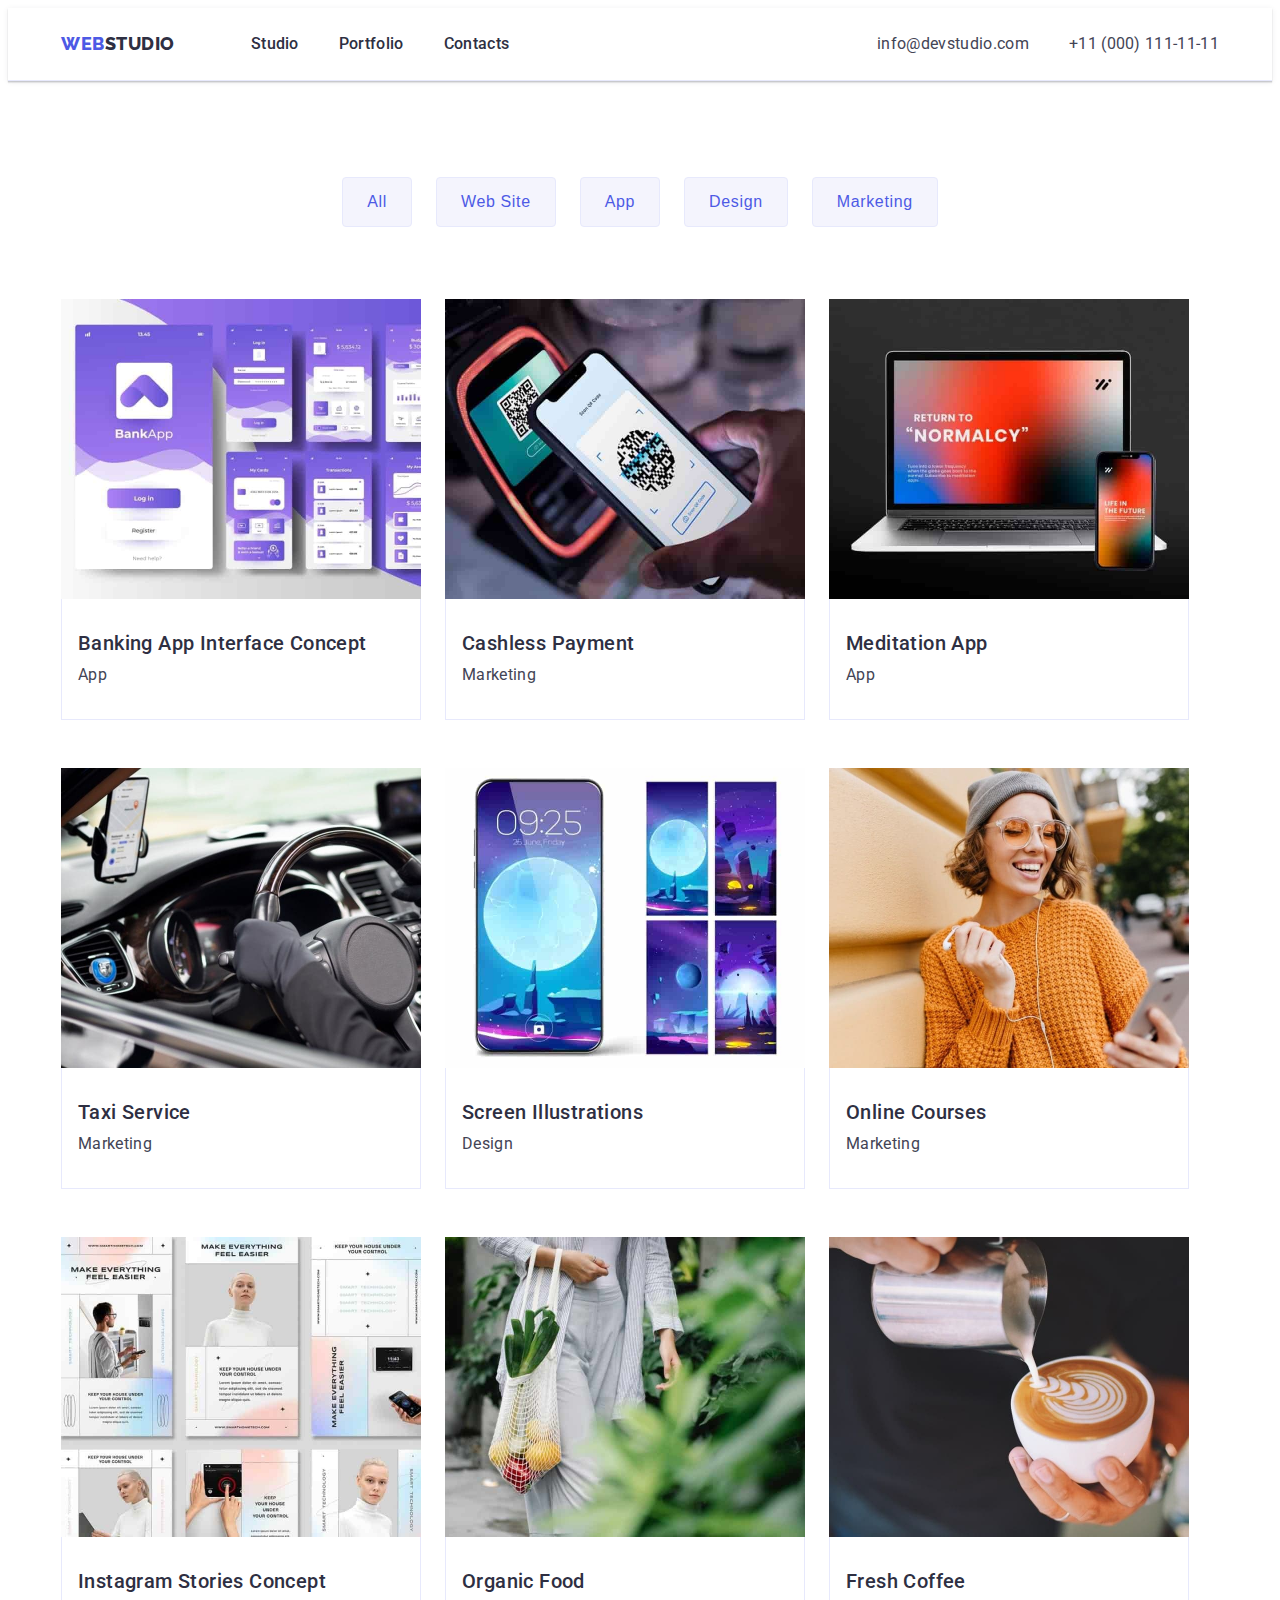
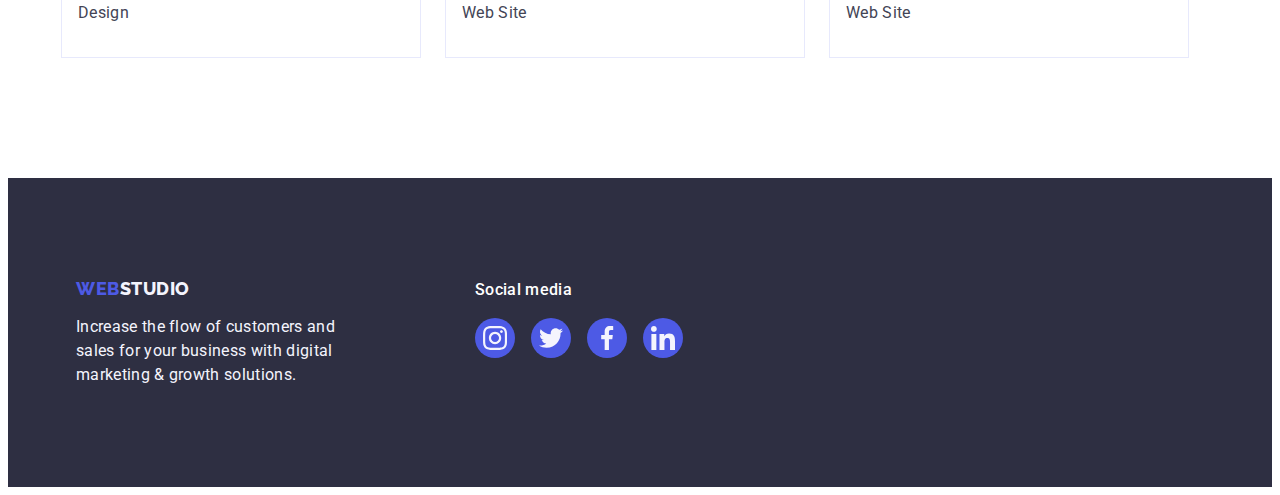
==== portfolio.html @ bea64e17 "yay)" ====
<!DOCTYPE html>
<html lang="en">
  <head>
    <meta charset="UTF-8" />
    <meta http-equiv="X-UA-Compatible" content="IE=edge" />
    <meta name="viewport" content="width=device-width, initial-scale=1.0" />
    <link rel="preconnect" href="https://fonts.googleapis.com" />
    <link rel="preconnect" href="https://fonts.gstatic.com" crossorigin />
    <link
      href="https://fonts.googleapis.com/css2?family=Raleway:wght@800&family=Roboto:wght@400;500;700&display=swap"
      rel="stylesheet"
    />
    <link
      rel="stylesheet"
      href="https://cdnjs.cloudflare.com/ajax/libs/modern-normalize/2.0.0/modern-normalize.min.css"
      integrity="sha512-4xo8blKMVCiXpTaLzQSLSw3KFOVPWhm/TRtuPVc4WG6kUgjH6J03IBuG7JZPkcWMxJ5huwaBpOpnwYElP/m6wg=="
      crossorigin="anonymous"
      referrerpolicy="no-referrer"
    />
    <title>WebStudio</title>
    <link rel="stylesheet" href="./css/style.css" />
  </head>

  <body>
    <!-- Header -->
    <header class="header">
      <div class="container header-inner">
        <nav class="header-nav">
          <a class="header-logo logo link" href="./index.html"
            >Web<span class="header-log-span">Studio</span></a
          >
          <ul class="menu list">
            <li class="menu-item">
              <a class="menu-link link" href="./index.html">Studio</a>
            </li>
            <li class="menu-item">
              <a class="menu-link link" href="./portfolio.html">Portfolio</a>
            </li>
            <li class="menu-item">
              <a class="menu-link link" href="">Contacts</a>
            </li>
          </ul>
        </nav>
        <address class="address">
          <ul class="address-list list">
            <li class="address-item">
              <a class="address-link link" href="mailto:info@devstudio.com"
                >info@devstudio.com</a
              >
            </li>
            <li class="address-item">
              <a class="address-link link" href="tel:+110001111111"
                >+11 (000) 111-11-11</a
              >
            </li>
          </ul>
        </address>
      </div>
    </header>
    <main>
      <section class="card-section">
        <div class="container">
          <h1 class="visually-hidden" hidden>Portfolio</h1>
          <ul class="filters list">
            <li class="filter-item">
              <button class="filter-btn" type="button">All</button>
            </li>
            <li class="filter-item">
              <button class="filter-btn" type="button">Web Site</button>
            </li>
            <li class="filter-item">
              <button class="filter-btn" type="button">App</button>
            </li>
            <li class="filter-item">
              <button class="filter-btn" type="button">Design</button>
            </li>
            <li class="filter-item">
              <button class="filter-btn" type="button">Marketing</button>
            </li>
          </ul>
          <ul class="cards-list list">
            <li class="card-item">
              <a class="card-link link" href="">
                <img
                  src="./images/Violet-app.jpg"
                  alt="violet-app"
                  width="360"
                 
                />
                <div class="card-content">
                  <h2 class="card-title item-title">
                    Banking App Interface Concept
                  </h2>
                  <p class="card-text item-text">App</p>
                </div>
              </a>
            </li>
            <li class="card-item">
              <a class="card-link link" href="">
                <img
                  src="./images/nfc-phone.jpg"
                  alt="nfc"
                  width="360"
                
                />
                <div class="card-content">
                  <h2 class="card-title item-title">Cashless Payment</h2>
                  <p class="card-text item-text">Marketing</p>
                </div>
              </a>
            </li>
            <li class="card-item">
              <a class="card-link link" href="">
                <img
                  src="./images/tablet-and-phone.jpg"
                  alt="tablet-app"
                  width="360"
                
                />
                <div class="card-content">
                  <h2 class="card-title item-title">Meditation App</h2>
                  <p class="card-tex item-text">App</p>
                </div>
              </a>
            </li>
            <li class="card-item">
              <a class="card-link link" href="">
                <img
                  src="./images/car.jpg"
                  alt="car"
                  width="360"
                 
                />
                <div class="card-content">
                  <h2 class="card-title item-title">Taxi Service</h2>
                  <p class="card-text item-text">Marketing</p>
                </div>
              </a>
            </li>
            <li class="card-item">
              <a class="card-link link" href="">
                <img
                  src="./images/wallpapers.jpg"
                  alt="so-many-phones"
                  width="360"
                
                />
                <div class="card-content">
                  <h2 class="card-title item-title">Screen Illustrations</h2>
                  <p class="card-text item-text">Design</p>
                </div>
              </a>
            </li>
            <li class="card-item">
              <a class="card-link link" href="">
                <img
                  src="./images/girl-smilling.jpg"
                  alt="happy-girl"
                  width="360"
               
                />
                <div class="card-content">
                  <h2 class="card-title item-title">Online Courses</h2>
                  <p class="card-text item-text">Marketing</p>
                </div>
              </a>
            </li>
            <li class="card-item">
              <a class="card-link link" href="">
                <img
                  src="./images/collage-girl.jpg"
                  alt="collage-girl"
                  width="360"
              
                />
                <div class="card-content">
                  <h2 class="card-title item-title">
                    Instagram Stories Concept
                  </h2>
                  <p class="card-text item-text">Design</p>
                </div>
              </a>
            </li>
            <li class="card-item">
              <a class="card-link link" href="">
                <img
                  src="./images/organic-food.jpg"
                  alt="organic-food"
                  width="360"
                
                />
                <div class="card-content">
                  <h2 class="card-title item-title">Organic Food</h2>
                  <p class="card-text item-text">Web Site</p>
                </div>
              </a>
            </li>
            <li class="card-item">
              <a class="card-link link" href="">
                <img
                  src="./images/cofee.jpg"
                  alt="cofe"
                  width="360"
                
                />
                <div class="card-content">
                  <h2 class="card-title item-title">Fresh Coffee</h2>
                  <p class="card-text item-text">Web Site</p>
                </div>
              </a>
            </li>
          </ul>
        </div>
      </section>
    </main>
    <!-- Footer -->
    <footer class="footer">
      <div class="footer-div container">
        <div class="footer-div-handp container">
          <a class="logo-footer logo link" href="./index.html"
            >Web<span class="footer-log-two">Studio</span></a
          >
          <p class="footer-text">
            Increase the flow of customers and sales for your business with
            digital marketing & growth solutions.
          </p>
        </div>
        <div class="container-footer footer-socialmedia">
          <p class=" footer-socialmedia-p">Social media</p>
          <ul class="list footer-socialmedia-ul">
            <li class="footer-socialmedia-li">
              <a href="https://www.instagram.com" class="footer-a-social-media"
                ><svg height="24" width="24" class="svg-social-media">
                  <use href="./images/icons.svg#insta-footer"></use>
                </svg>
              </a>
            </li>
            <li class="footer-socialmedia-li">
              <a href="https://www.twitter.com" class="footer-a-social-media"
                ><svg height="24" width="24" class="svg-social-media">
                  <use href="./images/icons.svg#twitter-footer"></use></svg
              ></a>
            </li>
            <li class="footer-socialmedia-li">
              <a href="https://www.facebook.com" class="footer-a-social-media"
                ><svg height="24" width="24" class="svg-social-media">
                  <use href="./images/icons.svg#facebook-footer"></use></svg
              ></a>
            </li>
            <li class="footer-socialmedia-li">
              <a href="https://www.linkedin.com" class="footer-a-social-media"
                ><svg height="24" width="24" class="svg-social-media">
                  <use href="./images/icons.svg#linkedin-footer"></use></svg
              ></a>
            </li>
          </ul>
        </div>
      </div>
    </footer>
  </body>
</html>
---- css/style.css ----
body {
  font-family: "Roboto", sans-serif;
  background: #fff;
  color: #434455;
}

:root {
  --active-link-main-color: #404bbf;
  --color-title: #2e2f42;
  --color-main-text: #434455;
  --color-link: #2e2f42;
  --margin-gap: 24px;
}

.hero-btn {
  display: block;
  min-width: 169px;
  font-weight: 500;
  font-size: 16px;
  line-height: 1.5;
  letter-spacing: 0.04em;
  color: #fff;
  background-color: #4d5ae5;
  border-radius: 4px;
  padding: 16px 32px;
  margin: 0 auto;
}
.hero-btn:hover,
.hero-btn:focus {
  background-color: var(--active-link-main-color);
}

h1,
h2,
h3,
h4,
h5,
h6,
p {
  margin-top: 0;
  margin-bottom: 0;
}
ul {
  margin-top: 0;
  margin-bottom: 0;
  padding-left: 0;
}
img {
  display: block;
  max-width: 100%;
  height: auto;
}
address {
  font-style: normal;
}
button {
  cursor: pointer;
  border: none;
}
.list {
  list-style: none;
}

.link {
  text-decoration: none;
}

.title {
  font-size: 36px;
  line-height: 40px;
  line-height: 1.11;
  text-align: center;
  letter-spacing: 0.02em;
  text-transform: capitalize;
  color: var(--color-title);
  margin-bottom: 72px;
}

.item-title {
  font-weight: 500;
  font-size: 20px;
  line-height: 1.2;
  letter-spacing: 0.02em;
  color: var(--color-title);
  margin-bottom: 8px;
}
.item-text {
  font-size: 16px;
  line-height: 1.5;
  letter-spacing: 0.02em;
  color: var(--color-main-text);
}

.container {
  width: 1158px;
  padding: 0 15px;
  margin: 0 auto;
}
.container-footer{
  width: 1158px;
  margin: 0 auto;
}
.header {
  border-bottom: 1px solid #e7e9fc;
  box-shadow: 0px 2px 1px rgba(46, 47, 66, 0.08),
    0px 1px 1px rgba(46, 47, 66, 0.16), 0px 1px 6px rgba(46, 47, 66, 0.08);
}
.header-inner {
  display: flex;
  align-items: center;
}
.header-logo {
  margin-right: 76px;
}
.logo {
  font-family: "Raleway", sans-serif;
  font-weight: 800;
  font-size: 18px;
  line-height: 1.17;
  letter-spacing: 0.03em;
  text-transform: uppercase;
  text-decoration: none;
  color: #4d5ae5;
}

.header-log-span {
  color: #2e2f42;
}
.header-nav {
  display: flex;
  align-items: center;
}
.menu {
  display: flex;
  gap: 40px;
}

.menu-link:hover,
.menu-link:focus {
  color: var(--active-link-main-color);
}

.address {
  margin-left: auto;
}
.team-content {
  text-align: center;
  padding: 32px 0;
}
.ul-social-media {
  justify-content: center;
  display: flex;
  gap: 24px;
  margin-top: 8px;
}
.li-social-media {
  width: 40px;
  height: 40px;
}
.address-list {
  display: flex;
  gap: 40px;
}

.address-link:hover,
.address-link:focus {
  color: var(--active-link-main-color);
}
.svg-social-media {
  margin: 0;
  padding: 0;
  fill: #f4f4fd;
}
.svg-container {
  fill: currentColor;
}
.bug-twitter-img {
  position: absolute;
  left: 30%;
  right: 30%;
  top: 30%;
  bottom: 30%;
}
.footer-div {
  display: flex;
  align-items: baseline;
}
.footer-div-handp {
  margin-right: 120px;
  max-width: 264px;
}
.footer-socialmedia-p {
  font-style: normal;
  font-weight: 500;
  font-size: 16px;
  line-height: 24px;
  letter-spacing: 0.02em;
  margin-bottom: 16px;
  color: #ffffff;
}
.container-ul {
  display: flex;
  gap: var(--margin-gap);
}
.container-h {
  font-size: 36px;
  line-height: 1.11;
  color: #2e2f42;
  margin-bottom: 72px;
}
.container-customers {
  padding-top: 120px;
  padding-bottom: 120px;
}
.container-li {
  width: calc((100% - 120px) / 6);
  height: 88px;
}
.footer-socialmedia-ul{
  display: flex;
  gap: 16px;
}
.footer-socialmedia-li{
  width: 40px;
  height: 40px;
}

.container-a {
  width: 100%;
  height: 100%;
  border: 1px solid #8e8f99;
  border-radius: 4px;
  display: flex;
  align-items: center;
  justify-content: center;
  color: #8e8f99;
}
.container-a:focus {
  border-color: #404bbf;
  color: #404bbf;
}
.container-a:hover {
  border-color: #404bbf;
  color: #404bbf;
}
.a-social-media{
  width: 100%;
  height: 100%;
  background-color: #4d5ae5;
  border-radius: 50%;
  align-items: center;
  display: flex;
  justify-content: center;
}
.footer-a-social-media{
  width: 100%;
  height: 100%;
  background-color: #4d5ae5;
  border-radius: 50%;
  align-items: center;
  display: flex;
  justify-content: center;
}
.footer-a-social-media:hover{
  background-color:  #31d0aa;
}
.footer-a-social-media:focus{
  background-color:#31d0aa ;
}
.a-social-media:hover {
  background-color: var(--active-link-main-color) ;
}
.a-social-media:focus {
  background-color: var(--active-link-main-color);
}

.hero {
  background-image: linear-gradient(
      rgba(46, 47, 66, 0.7),
      rgba(46, 47, 66, 0.7)
    ),
    url(../images/bgheroimg.jpg);
  max-width: 1440px;
  background-repeat: no-repeat;
  background-position: center;
  background-size: cover;
  margin: auto;
  padding-top: 188px;
  padding-bottom: 188px;
}
.features-image-container {
  display: flex;
  align-items: center;
  justify-content: center;
  height: 112px;
  background-color: #f4f4fd;
  margin-bottom: 8px;
  border-radius: 4px;
}
.hero-title {
  max-width: 496px;
  font-size: 56px;
  line-height: 1.07;
  letter-spacing: 0.02em;
  color: #ffffff;
  margin: 0 auto;
  margin-bottom: 48px;
}

.address-link {
  font-size: 16px;
  line-height: 1.5;
  letter-spacing: 0.02em;
  color: #434455;
}

.features {
  padding-top: 120px;
  padding-bottom: 120px;
}
.feature-list {
  display: flex;
  gap: var(--margin-gap);
}
.feature-item {
  flex-basis: calc((100% -72px) / 4);
}

.work-list {
  display: flex;
  gap: var(--margin-gap);
}
.work-item {
  flex-basis: calc((100% -48px) / 3);
}

.menu-link {
  display: block;
  font-weight: 500;
  font-size: 16px;
  line-height: 1.5;
  letter-spacing: 0.02em;
  color: var(--color-link);
  padding: 24px 0;
}

.team {
  padding-top: 120px;
  padding-bottom: 120px;
  background-color: #f4f4fd;
}
.team-list {
  display: flex;
  gap: var(--margin-gap);
}
.team-item {
  flex-basis: calc((100% -72px) / 4);
  background-color: #fff;
  box-shadow: 0px 1px 6px rgba(46, 47, 66, 0.08),
    0px 1px 1px rgba(46, 47, 66, 0.16), 0px 2px 1px rgba(46, 47, 66, 0.08);
  border-radius: 0px 0px 4px 4px;
}

.team-name {
  margin-bottom: 8px;
}
.our-works {
  padding-bottom: 120px;
}

.card-section {
  padding-top: 96px;
  padding-bottom: 120px;
}
.filters {
  display: flex;
  gap: var(--margin-gap);
  justify-content: center;
  margin-bottom: 72px;
}
.card-link{
  display: block;
}
.card-link:hover,.card-link:focus{
  box-shadow: 0px 1px 6px rgba(46, 47, 66, 0.08), 0px 1px 1px rgba(46, 47, 66, 0.16), 0px 2px 1px rgba(46, 47, 66, 0.08); 
}
.filter-btn {
  font-weight: 500;
  font-size: 16px;
  line-height: 1.5;
  letter-spacing: 0.04em;
  color: #4d5ae5;
  background-color: #f4f4fd;
  padding: 12px 24px;
  border: 1px solid #e7e9fc;
  border-radius: 4px;
  
}

.filter-btn:hover,
.filter-btn:focus {
  color: #fff;
  background-color: var(--active-link-main-color);
  border: 1px solid transparent;
  box-shadow:0px 3px 1px rgba(0, 0, 0, 0.1), 0px 2px 1px rgba(0, 0, 0, 0.08), 0px 2px 2px rgba(0, 0, 0, 0.12); 
}
.cards-list {
  display: flex;
  flex-wrap: wrap;
  gap: 48px var(--margin-gap);
}
.card-item {
  max-width: 360px;
  flex-basis: calc((100% -48px) / 3);
}
.card-content {
  padding: 32px 16px;
  border: 1px solid #e7e9fc;
  border-top: none;
}
.card-title {
  margin-bottom: 8px;
}

.footer {
  background-color: #2e2f42;
  padding-top: 100px;
  padding-bottom: 100px;
}
.logo-footer {
  display: inline-block;
  margin-bottom: 16px;
}
.footer-log-two {
  color: #f4f4fd;
}

.footer-text {
  width: 264px;
  font-weight: 400;
  font-size: 16px;
  line-height: 24px;
  /* or 150% */
  
  letter-spacing: 0.02em;
  
  /* CLOUD */
  
  color: #F4F4FD;
  
}
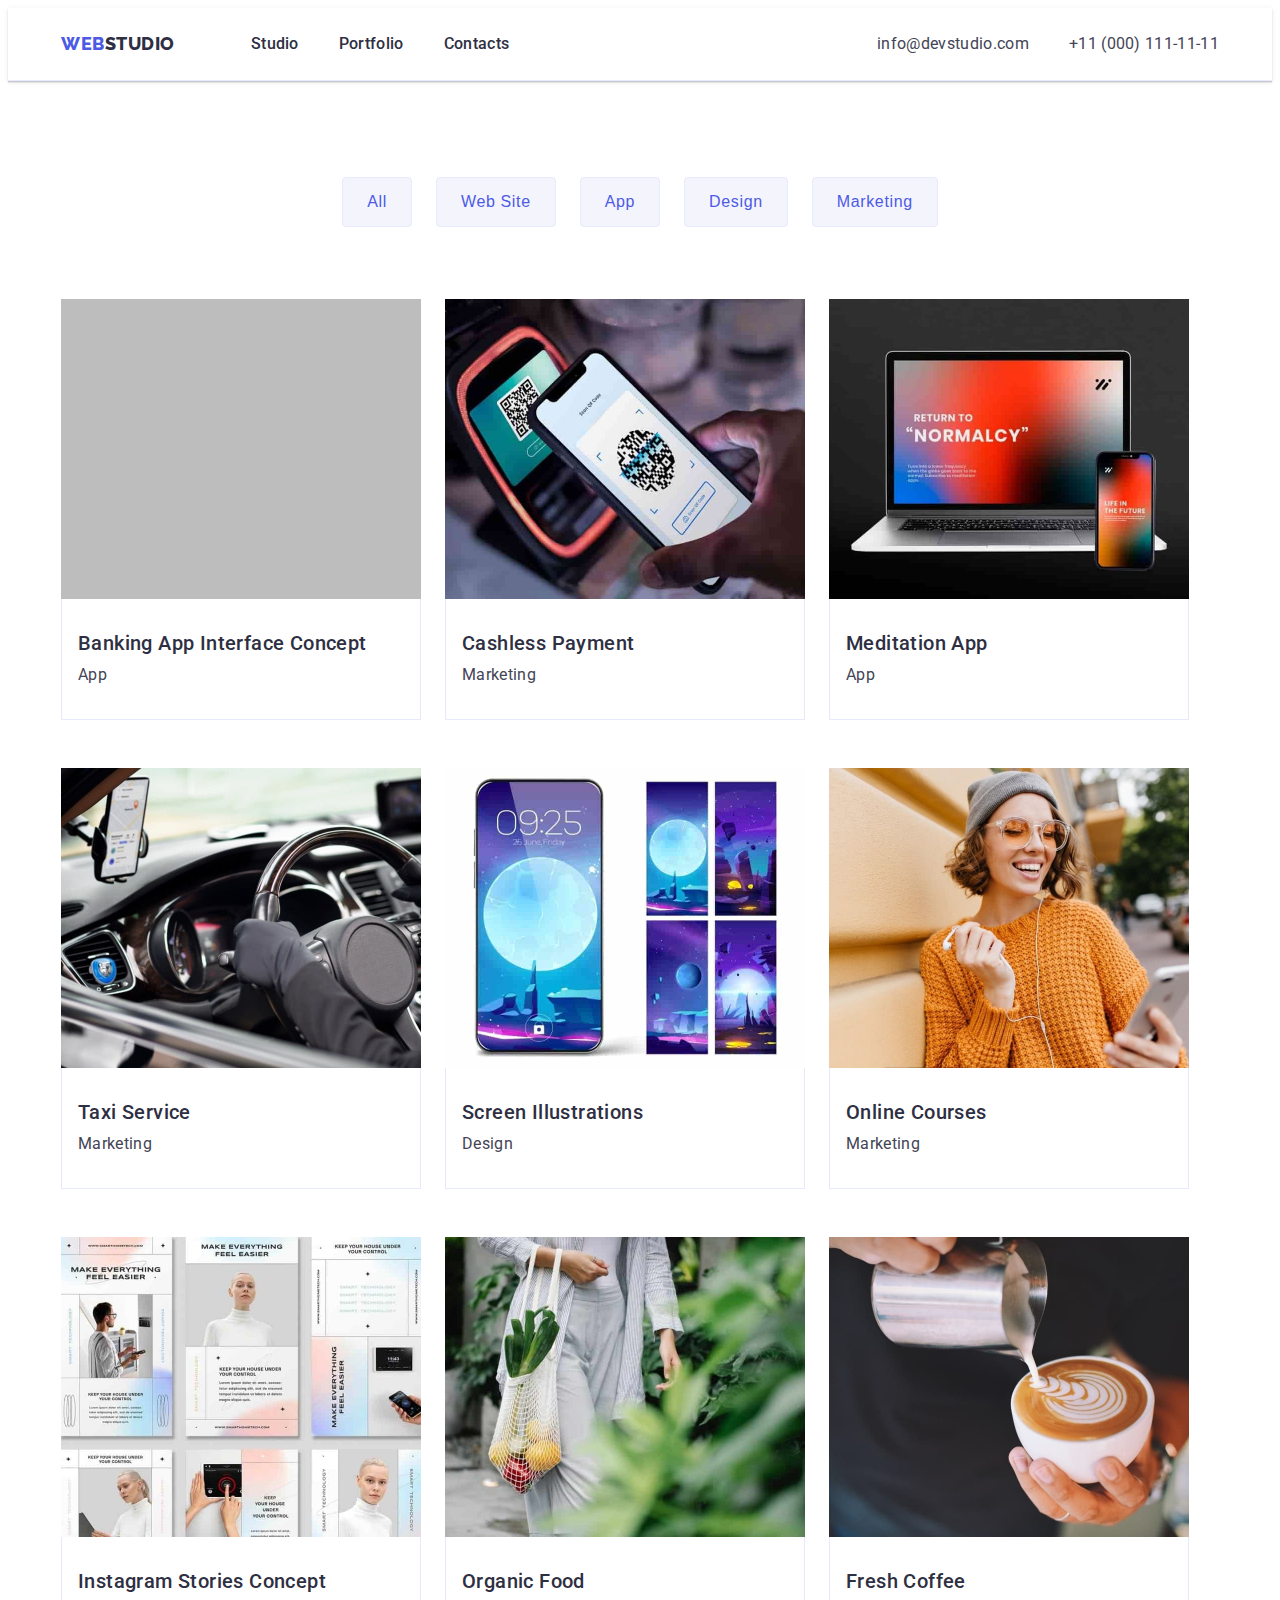
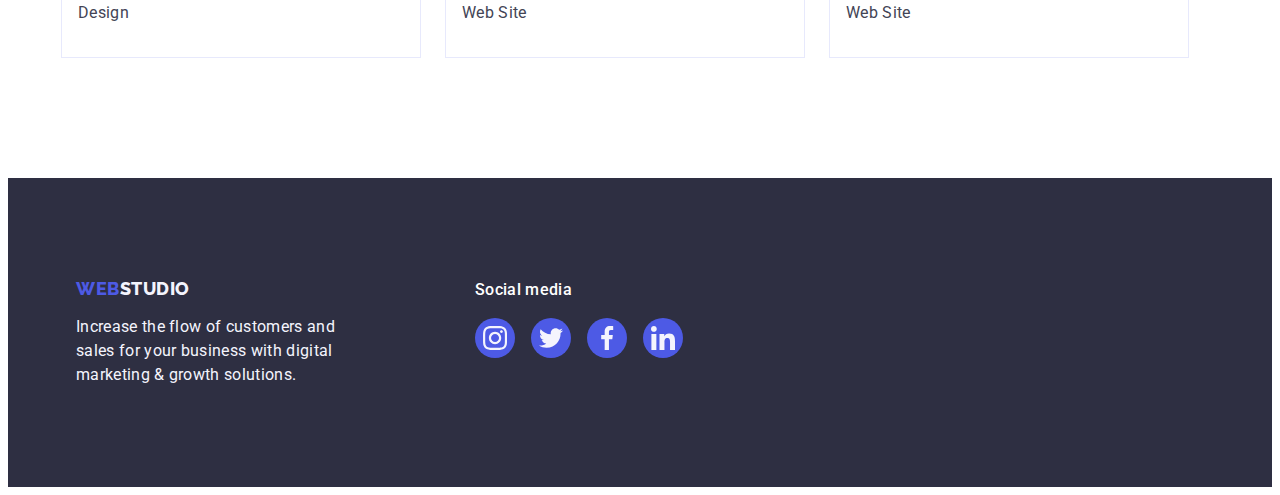
==== commit 028c60e7: "s" ====
--- a/portfolio.html
+++ b/portfolio.html
@@ -81,13 +81,18 @@
           </ul>
           <ul class="cards-list list">
             <li class="card-item">
-              <a class="card-link link" href="">
-                <img
-                  src="./images/Violet-app.jpg"
-                  alt="violet-app"
-                  width="360"
-                 
-                />
+              <div class="box">
+                <div class="overlay">
+                  <a class="card-link link" href="">
+                    <img
+                      src="./images/Violet-app.jpg"
+                      alt="violet-app"
+                      width="360" class="box"
+                     
+                    />
+                </div>
+              </div>
+
                 <div class="card-content">
                   <h2 class="card-title item-title">
                     Banking App Interface Concept
--- a/css/style.css
+++ b/css/style.css
@@ -11,10 +11,33 @@
   --color-link: #2e2f42;
   --margin-gap: 24px;
 }
-
+.box {
+  position: relative;
+  width: 360px;
+  height: 300px;
+  margin: 0 auto;
+  background-color: #bdbdbd;
+  overflow: hidden;
+}
+.box:hover .overlay {
+  transform: translatex(0);
+}
+
+.overlay {
+  position: absolute;
+  top: 0;
+  left: 0;
+  width: 100%;
+  height: 100%;
+  background-color: #3f51b5;
+
+  transform: translatex(-100%);
+  transition: transform 250ms ease-in-out;
+}
 .hero-btn {
   display: block;
   min-width: 169px;
+  height: 56px;
   font-weight: 500;
   font-size: 16px;
   line-height: 1.5;
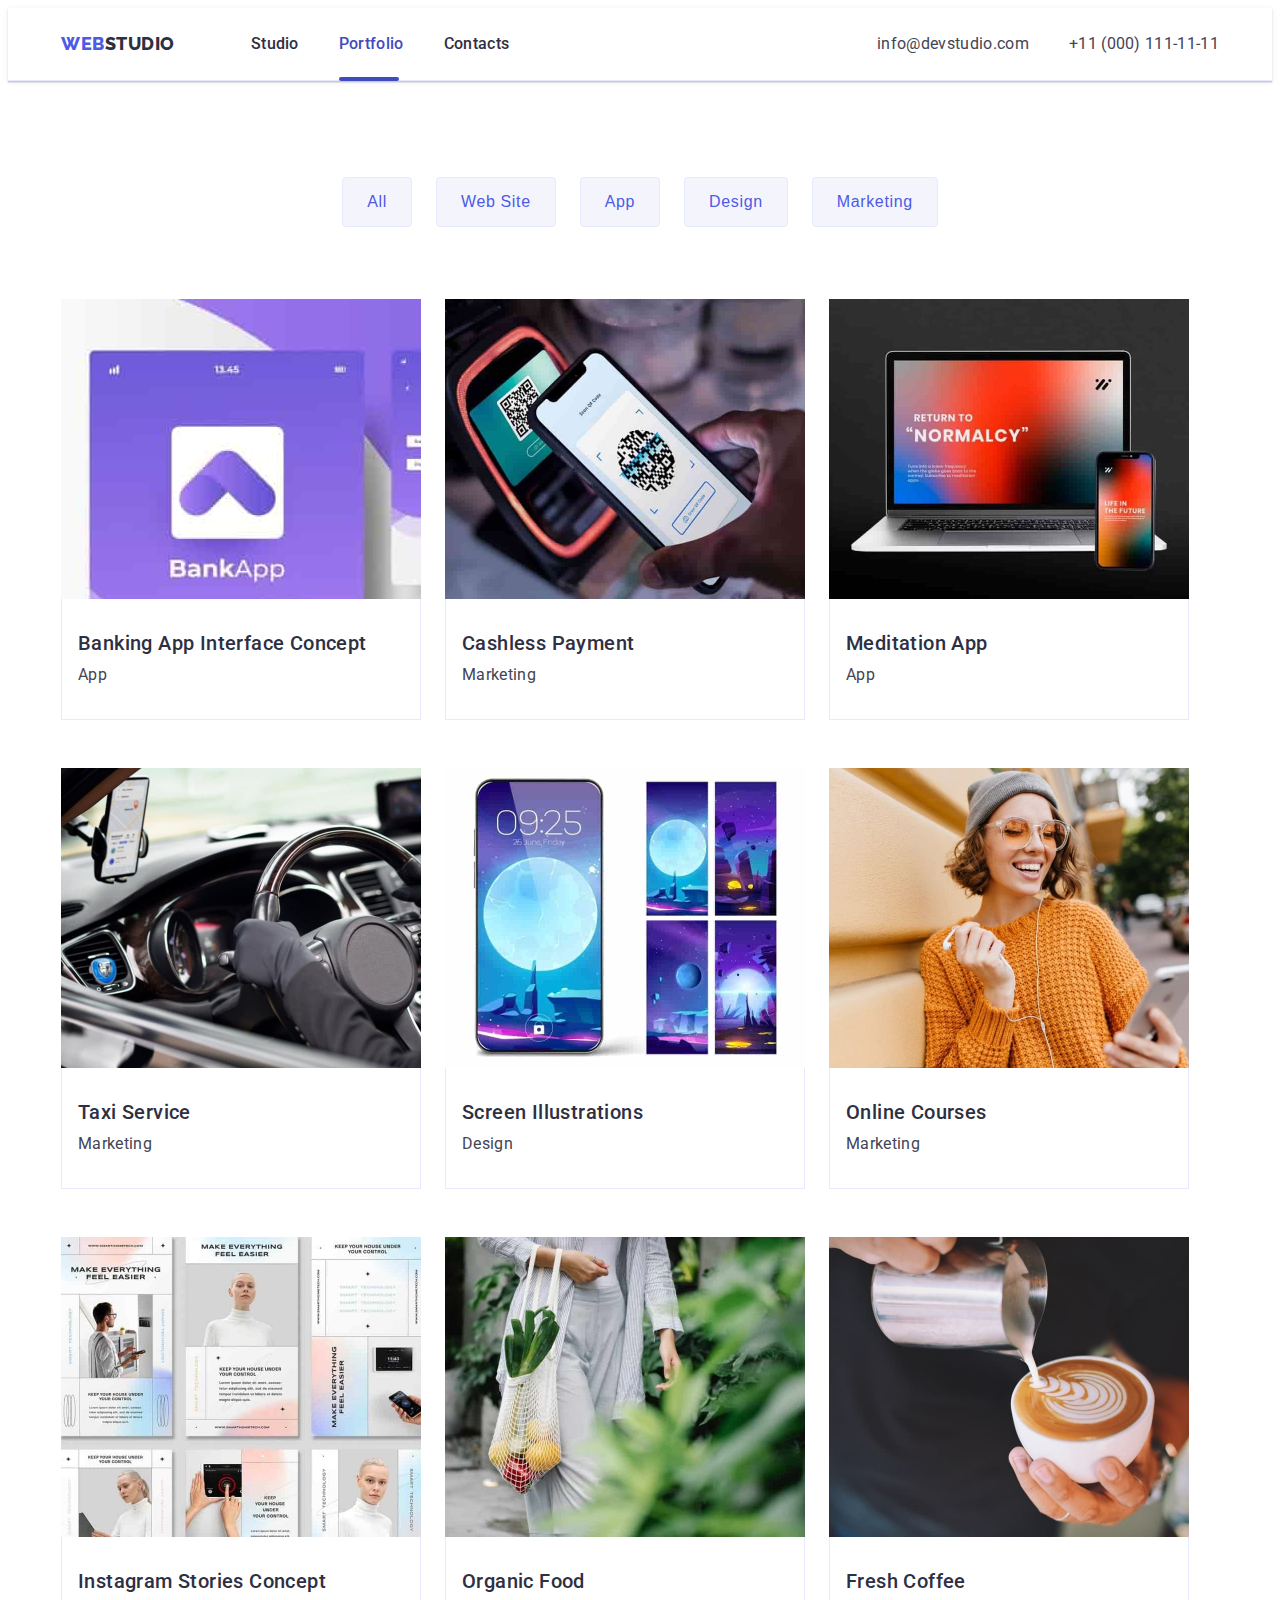
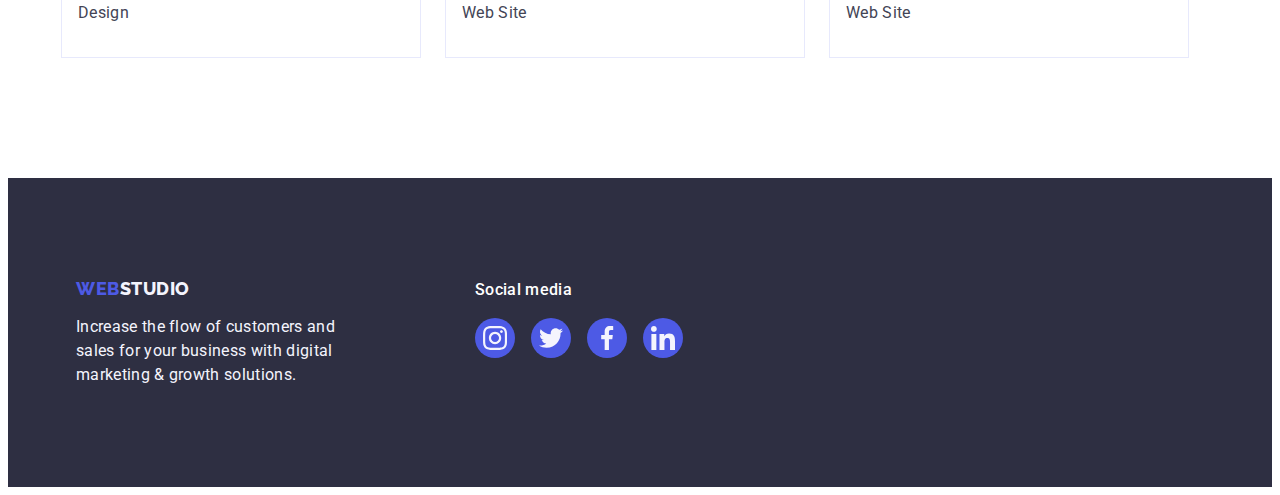
==== commit 7fad96c1: "niceee" ====
--- a/portfolio.html
+++ b/portfolio.html
@@ -23,7 +23,7 @@
   </head>
 
   <body>
-    <!-- Header -->
+    <script src="js/script.js"></script>
     <header class="header">
       <div class="container header-inner">
         <nav class="header-nav">
@@ -35,7 +35,7 @@
               <a class="menu-link link" href="./index.html">Studio</a>
             </li>
             <li class="menu-item">
-              <a class="menu-link link" href="./portfolio.html">Portfolio</a>
+              <a class="menu-link-active  link" href="./portfolio.html">Portfolio</a>
             </li>
             <li class="menu-item">
               <a class="menu-link link" href="">Contacts</a>
--- a/css/style.css
+++ b/css/style.css
@@ -16,7 +16,7 @@
   width: 360px;
   height: 300px;
   margin: 0 auto;
-  background-color: #bdbdbd;
+  background-image: url('/images/Violet-app.jpg');
   overflow: hidden;
 }
 .box:hover .overlay {
@@ -34,6 +34,7 @@
   transform: translatex(-100%);
   transition: transform 250ms ease-in-out;
 }
+
 .hero-btn {
   display: block;
   min-width: 169px;
@@ -47,6 +48,7 @@
   border-radius: 4px;
   padding: 16px 32px;
   margin: 0 auto;
+  
 }
 .hero-btn:hover,
 .hero-btn:focus {
@@ -157,7 +159,9 @@
   display: flex;
   gap: 40px;
 }
-
+.menu-item{
+  position: relative;
+}
 .menu-link:hover,
 .menu-link:focus {
   color: var(--active-link-main-color);
@@ -335,6 +339,7 @@
   line-height: 1.5;
   letter-spacing: 0.02em;
   color: #434455;
+  transition :color 250ms cubic-bezier(0.4, 0, 0.2, 1);
 }
 
 .features {
@@ -356,7 +361,27 @@
 .work-item {
   flex-basis: calc((100% -48px) / 3);
 }
-
+.menu-link-active{
+  display: block;
+  font-weight: 500;
+  font-size: 16px;
+  line-height: 1.5;
+  letter-spacing: 0.02em;
+  padding: 24px 0;
+  color:  #404bbf;
+  position: relative;
+  transition:  color 250ms cubic-bezier(0.4, 0, 0.2, 1);
+}
+.menu-link-active::after{
+  content: ' ᠌ ᠌ ᠌᠌ ᠌ ᠌ ᠌ ᠌ ᠌  ᠌ ᠌ ᠌᠌ ᠌ ᠌ ᠌ ᠌ ᠌ ';
+  position: absolute;
+  left: 0;
+  bottom: -1px; 
+  height: 4px;
+  background-color: #404bbf;
+  border-radius: 2px; 
+
+}
 .menu-link {
   display: block;
   font-weight: 500;
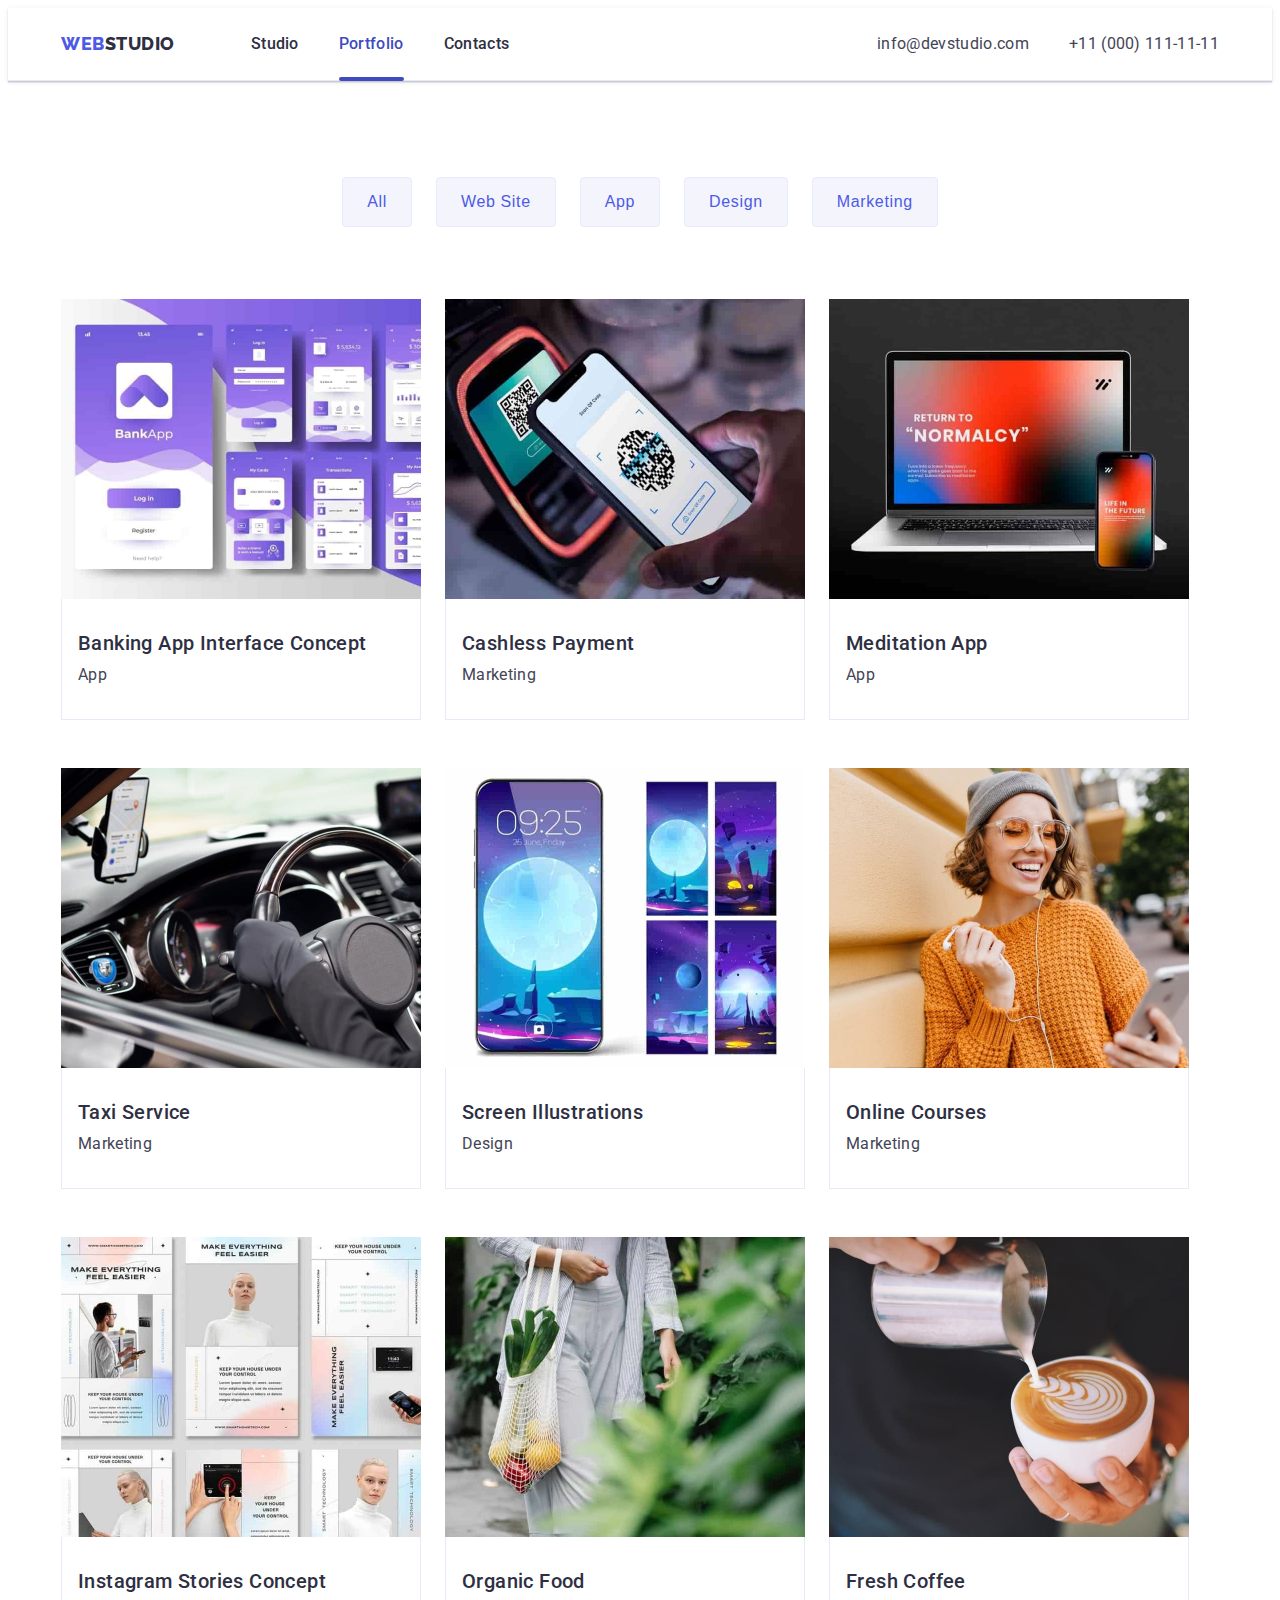
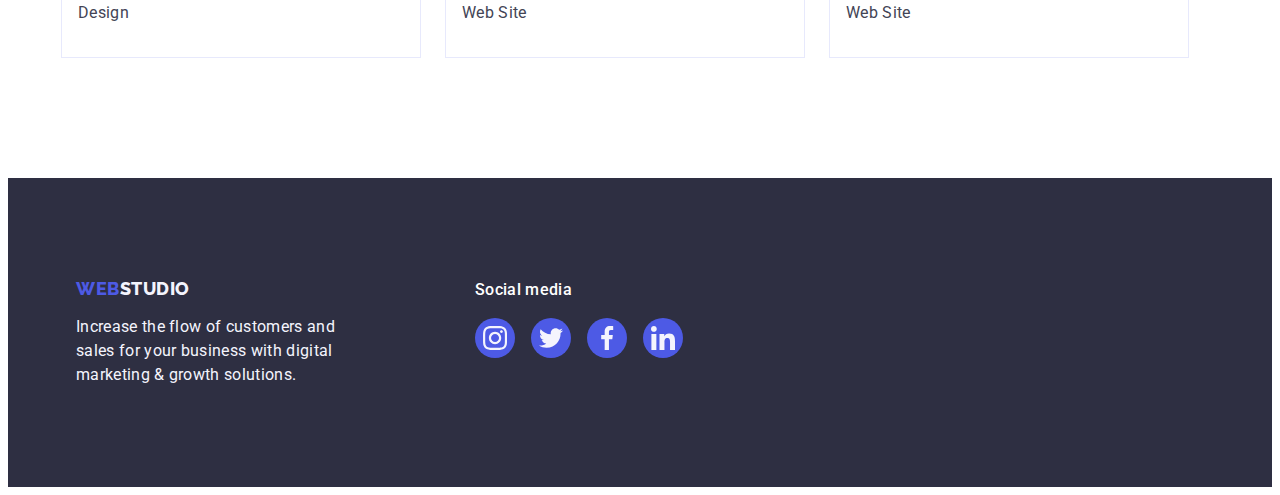
==== commit 7000da41: "s" ====
--- a/portfolio.html
+++ b/portfolio.html
@@ -81,8 +81,6 @@
           </ul>
           <ul class="cards-list list">
             <li class="card-item">
-              <div class="box">
-                <div class="overlay">
                   <a class="card-link link" href="">
                     <img
                       src="./images/Violet-app.jpg"
@@ -90,8 +88,6 @@
                       width="360" class="box"
                      
                     />
-                </div>
-              </div>
 
                 <div class="card-content">
                   <h2 class="card-title item-title">
--- a/css/style.css
+++ b/css/style.css
@@ -16,7 +16,7 @@
   width: 360px;
   height: 300px;
   margin: 0 auto;
-  background-image: url('/images/Violet-app.jpg');
+  background-image: url("/images/Violet-app.jpg");
   overflow: hidden;
 }
 .box:hover .overlay {
@@ -34,7 +34,18 @@
   transform: translatex(-100%);
   transition: transform 250ms ease-in-out;
 }
-
+#modal {
+  display: none;
+  position: fixed;
+  top: 50%;
+  left: 50%;
+  transform: translate(-50%, -50%);
+  background-color: #fcfcfc;
+  padding: 20px;
+  border-radius: 5px;
+  width: 480px;
+  height: 584px;
+}
 .hero-btn {
   display: block;
   min-width: 169px;
@@ -48,7 +59,7 @@
   border-radius: 4px;
   padding: 16px 32px;
   margin: 0 auto;
-  
+  transition: background-color 250ms cubic-bezier(0.4, 0, 0.2, 1);
 }
 .hero-btn:hover,
 .hero-btn:focus {
@@ -121,7 +132,7 @@
   padding: 0 15px;
   margin: 0 auto;
 }
-.container-footer{
+.container-footer {
   width: 1158px;
   margin: 0 auto;
 }
@@ -159,7 +170,7 @@
   display: flex;
   gap: 40px;
 }
-.menu-item{
+.menu-item {
   position: relative;
 }
 .menu-link:hover,
@@ -200,6 +211,75 @@
 }
 .svg-container {
   fill: currentColor;
+}
+.svg-esc-but-wind {
+  
+  transition: fill 250ms cubic-bezier(0.4, 0, 0.2, 1);
+}
+.svg-esc-but-wind:hover {
+  fill: #ffffff;
+}
+.svg-esc-but-wind :focus{
+ fill: #ffffff;
+}
+.heroimg-window {
+  position: fixed;
+  top: 0;
+  left: 0;
+  width: 100%;
+  height: 100%;
+  background-color: rgba(46, 47, 66, 0.4);
+  transition: opacity 250ms cubic-bezier(0.4, 0, 0.2, 1),
+    visibility 250ms cubic-bezier(0.4, 0, 0.2, 1);
+}
+.heroimg-windo:focus {
+  fill: #ffff;
+}
+.but-esc-wind {
+  position: absolute;
+  top: 24px;
+  right: 24px;
+  width: 24px;
+  height: 24px;
+  border-radius: 50%;
+  display: flex;
+  align-items: center;
+  justify-content: center;
+  background-color: #e7e9fc;
+  border: 1px solid rgba(0, 0, 0, 0.1);
+  padding: 0;
+  background-color: #e7e9fc;
+  transition: background-color 250ms cubic-bezier(0.4, 0, 0.2, 1),
+    border 250ms cubic-bezier(0.4, 0, 0.2, 1);
+}
+.but-esc-wind:focus {
+  background-color: #404bbf; 
+  border: none;
+ 
+
+}
+.but-esc-wind:hover {
+  background-color: #404bbf;
+  border: none;
+
+}
+.modal-window {
+  position: absolute;
+  top: 50%;
+  left: 50%;
+  transform: translate(-50%, -50%) scale(1);
+  width: 408px;
+  min-height: 584px;
+  background: #fcfcfc;
+  transition: transform 250ms cubic-bezier(0.4, 0, 0.2, 1);
+  box-shadow: 0px 1px 1px rgba(0, 0, 0, 0.14), 0px 1px 3px rgba(0, 0, 0, 0.12),
+    0px 2px 1px rgba(0, 0, 0, 0.2);
+  border-radius: 4px;
+}
+.is-hidden {
+  visibility: hidden;
+  opacity: 0;
+  pointer-events: none;
 }
 .bug-twitter-img {
   position: absolute;
@@ -243,11 +323,11 @@
   width: calc((100% - 120px) / 6);
   height: 88px;
 }
-.footer-socialmedia-ul{
+.footer-socialmedia-ul {
   display: flex;
   gap: 16px;
 }
-.footer-socialmedia-li{
+.footer-socialmedia-li {
   width: 40px;
   height: 40px;
 }
@@ -261,6 +341,8 @@
   align-items: center;
   justify-content: center;
   color: #8e8f99;
+  transition: border-color 250ms cubic-bezier(0.4, 0, 0.2, 1),
+    color 250ms cubic-bezier(0.4, 0, 0.2, 1);
 }
 .container-a:focus {
   border-color: #404bbf;
@@ -270,7 +352,7 @@
   border-color: #404bbf;
   color: #404bbf;
 }
-.a-social-media{
+.a-social-media {
   width: 100%;
   height: 100%;
   background-color: #4d5ae5;
@@ -278,8 +360,9 @@
   align-items: center;
   display: flex;
   justify-content: center;
-}
-.footer-a-social-media{
+  transition: background-color 250ms cubic-bezier(0.4, 0, 0.2, 1);
+}
+.footer-a-social-media {
   width: 100%;
   height: 100%;
   background-color: #4d5ae5;
@@ -287,15 +370,19 @@
   align-items: center;
   display: flex;
   justify-content: center;
-}
-.footer-a-social-media:hover{
-  background-color:  #31d0aa;
-}
-.footer-a-social-media:focus{
-  background-color:#31d0aa ;
+  transition: background-color 250ms cubic-bezier(0.4, 0, 0.2, 1);
+}
+.esc-button:hover{
+  fill: #ffffff;
+}
+.footer-a-social-media:hover {
+  background-color: #31d0aa;
+}
+.footer-a-social-media:focus {
+  background-color: #31d0aa;
 }
 .a-social-media:hover {
-  background-color: var(--active-link-main-color) ;
+  background-color: var(--active-link-main-color);
 }
 .a-social-media:focus {
   background-color: var(--active-link-main-color);
@@ -339,7 +426,7 @@
   line-height: 1.5;
   letter-spacing: 0.02em;
   color: #434455;
-  transition :color 250ms cubic-bezier(0.4, 0, 0.2, 1);
+  transition: color 250ms cubic-bezier(0.4, 0, 0.2, 1);
 }
 
 .features {
@@ -361,26 +448,27 @@
 .work-item {
   flex-basis: calc((100% -48px) / 3);
 }
-.menu-link-active{
+.menu-link-active {
   display: block;
   font-weight: 500;
   font-size: 16px;
   line-height: 1.5;
   letter-spacing: 0.02em;
   padding: 24px 0;
-  color:  #404bbf;
+  color: #404bbf;
   position: relative;
-  transition:  color 250ms cubic-bezier(0.4, 0, 0.2, 1);
-}
-.menu-link-active::after{
-  content: ' ᠌ ᠌ ᠌᠌ ᠌ ᠌ ᠌ ᠌ ᠌  ᠌ ᠌ ᠌᠌ ᠌ ᠌ ᠌ ᠌ ᠌ ';
+  transition: color 250ms cubic-bezier(0.4, 0, 0.2, 1);
+}
+.menu-link-active:after {
+  content: "";
   position: absolute;
   left: 0;
-  bottom: -1px; 
+  bottom: -1px;
   height: 4px;
   background-color: #404bbf;
-  border-radius: 2px; 
-
+  border-radius: 2px;
+  width: 100%;
+  display: block;
 }
 .menu-link {
   display: block;
@@ -415,7 +503,12 @@
 .our-works {
   padding-bottom: 120px;
 }
-
+.card-text{
+  
+}
+.card-text:hover{
+  transform: translateY(0%);
+}
 .card-section {
   padding-top: 96px;
   padding-bottom: 120px;
@@ -426,11 +519,14 @@
   justify-content: center;
   margin-bottom: 72px;
 }
-.card-link{
+.card-link {
   display: block;
-}
-.card-link:hover,.card-link:focus{
-  box-shadow: 0px 1px 6px rgba(46, 47, 66, 0.08), 0px 1px 1px rgba(46, 47, 66, 0.16), 0px 2px 1px rgba(46, 47, 66, 0.08); 
+  transition: box-shadow 250ms cubic-bezier(0.4, 0, 0.2, 1);
+}
+.card-link:hover,
+.card-link:focus {
+  box-shadow: 0px 1px 6px rgba(46, 47, 66, 0.08),
+    0px 1px 1px rgba(46, 47, 66, 0.16), 0px 2px 1px rgba(46, 47, 66, 0.08);
 }
 .filter-btn {
   font-weight: 500;
@@ -442,7 +538,7 @@
   padding: 12px 24px;
   border: 1px solid #e7e9fc;
   border-radius: 4px;
-  
+  transition :color 250ms cubic-bezier(0.4, 0, 0.2, 1), background-color 250ms cubic-bezier(0.4, 0, 0.2, 1), border-color 250ms cubic-bezier(0.4, 0, 0.2, 1), box-shadow 250ms cubic-bezier(0.4, 0, 0.2, 1);
 }
 
 .filter-btn:hover,
@@ -450,7 +546,8 @@
   color: #fff;
   background-color: var(--active-link-main-color);
   border: 1px solid transparent;
-  box-shadow:0px 3px 1px rgba(0, 0, 0, 0.1), 0px 2px 1px rgba(0, 0, 0, 0.08), 0px 2px 2px rgba(0, 0, 0, 0.12); 
+  box-shadow: 0px 3px 1px rgba(0, 0, 0, 0.1), 0px 2px 1px rgba(0, 0, 0, 0.08),
+    0px 2px 2px rgba(0, 0, 0, 0.12);
 }
 .cards-list {
   display: flex;
@@ -489,11 +586,10 @@
   font-size: 16px;
   line-height: 24px;
   /* or 150% */
-  
-  letter-spacing: 0.02em;
-  
+
+  letter-spacing: 0.02em;
+
   /* CLOUD */
-  
-  color: #F4F4FD;
-  
-}
+
+  color: #f4f4fd;
+}
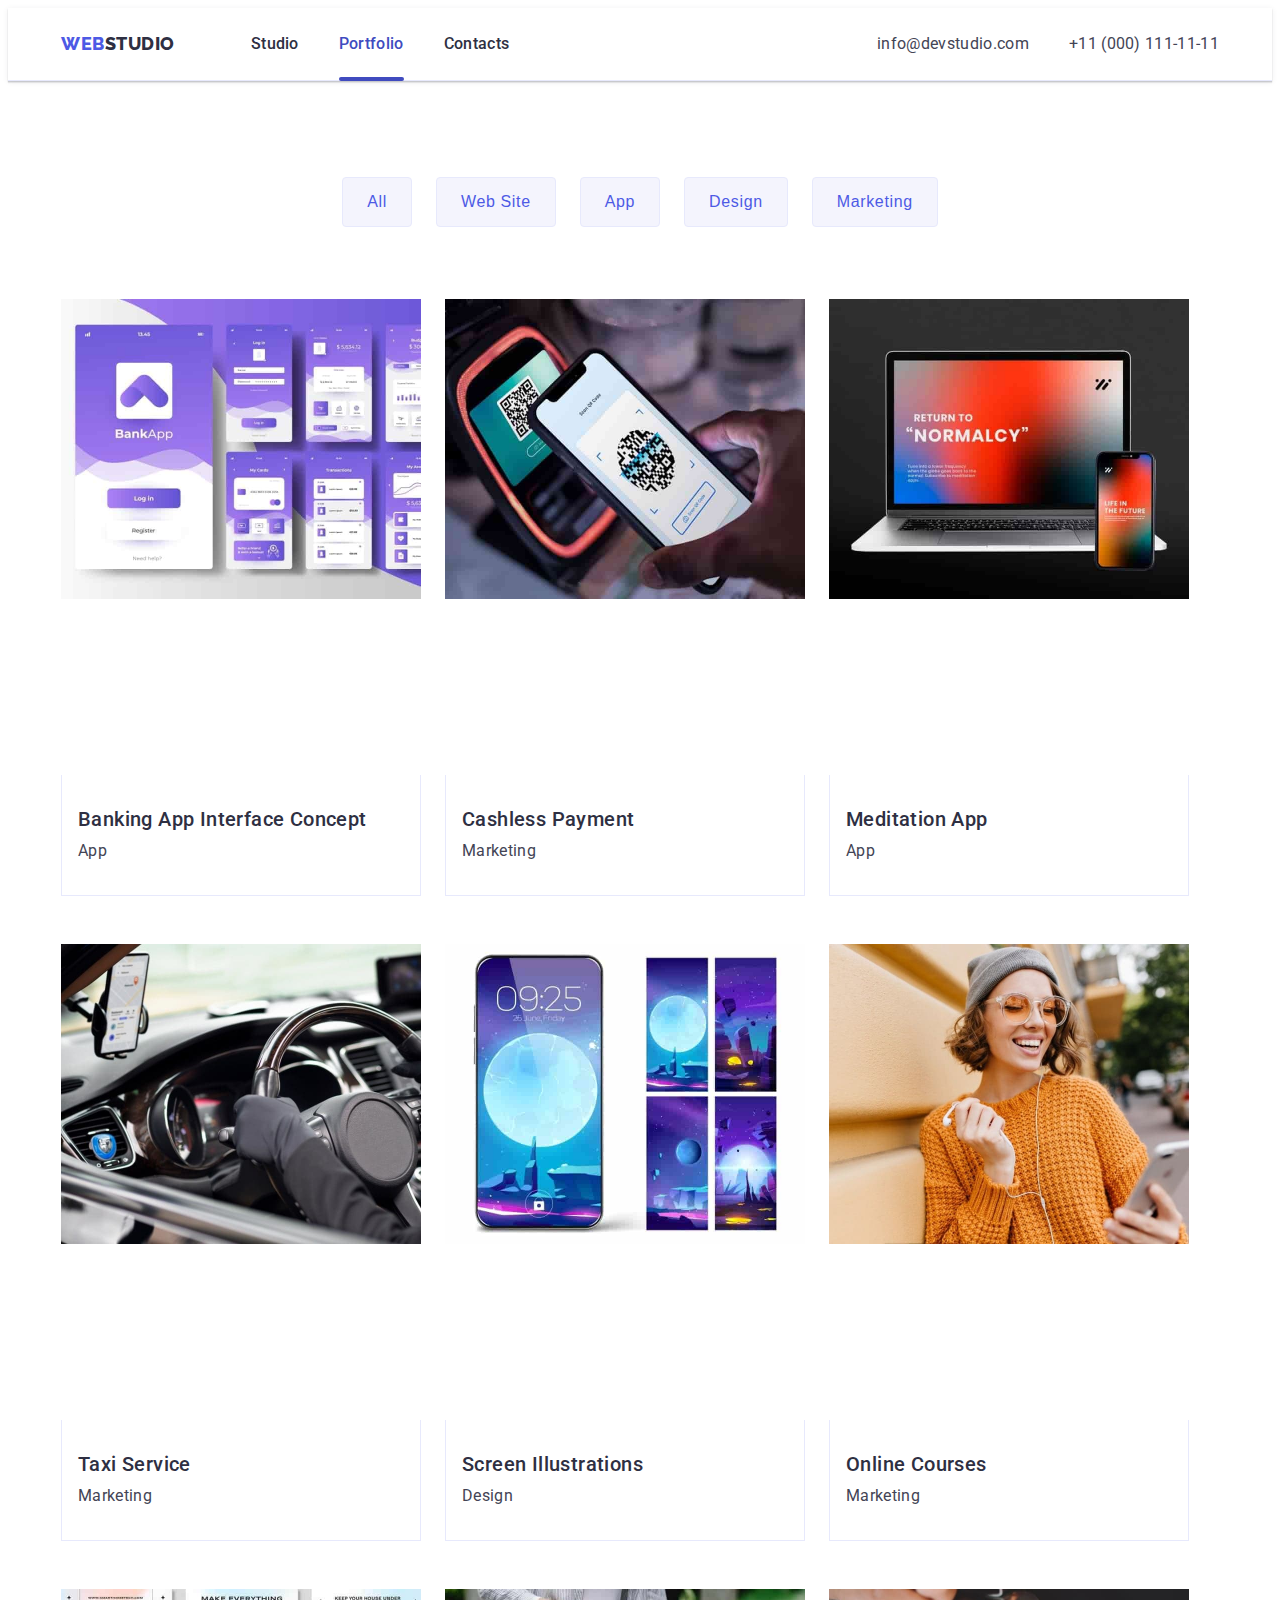
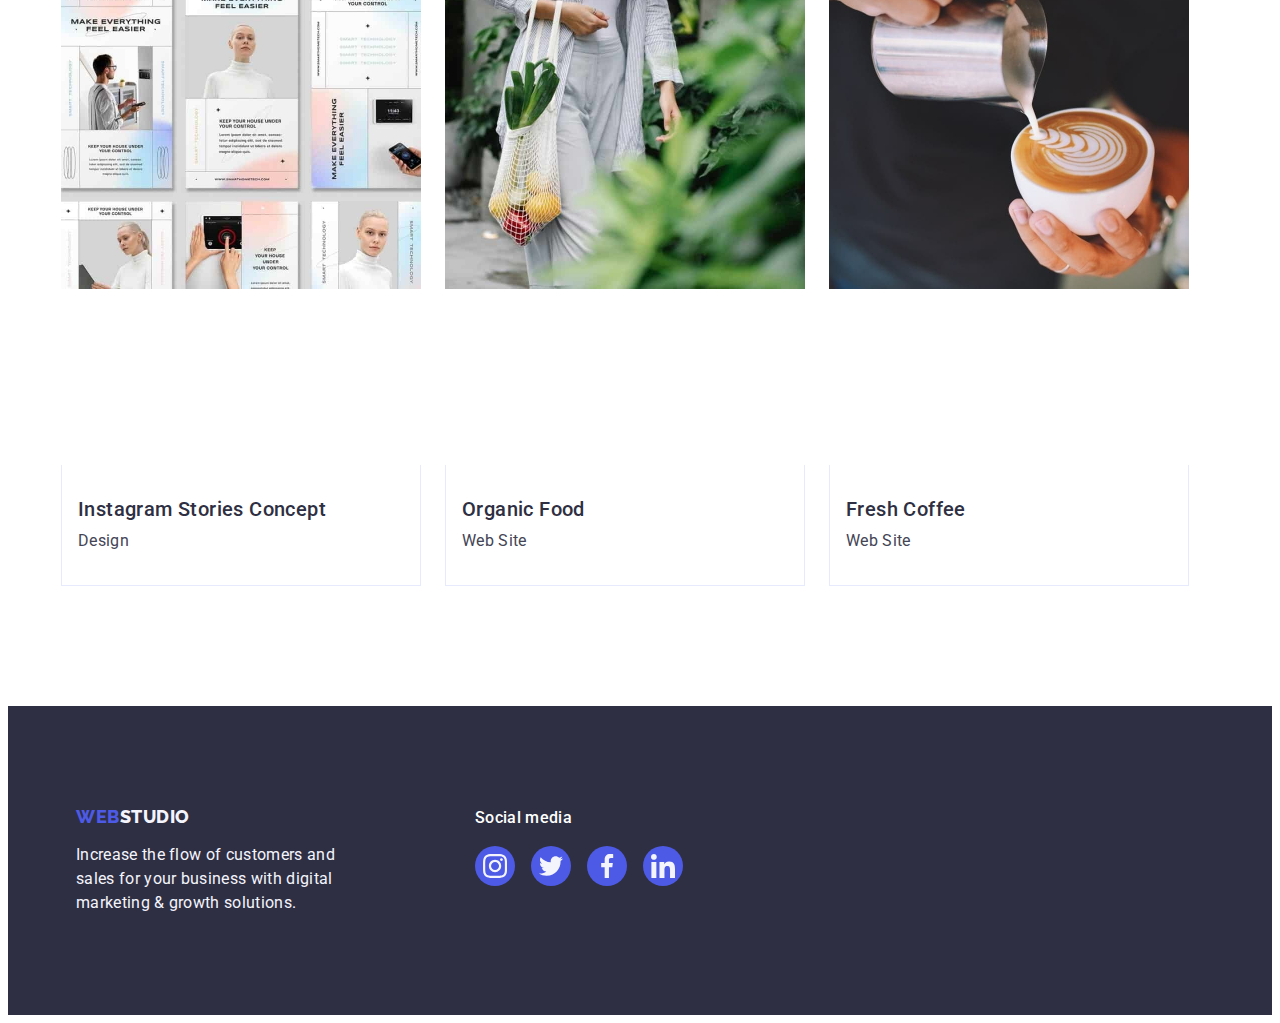
==== commit 46bdce96: "port" ====
--- a/portfolio.html
+++ b/portfolio.html
@@ -1,4 +1,3 @@
-
 <!DOCTYPE html>
 <html lang="en">
   <head>
@@ -35,7 +34,9 @@
               <a class="menu-link link" href="./index.html">Studio</a>
             </li>
             <li class="menu-item">
-              <a class="menu-link-active  link" href="./portfolio.html">Portfolio</a>
+              <a class="menu-link-active link" href="./portfolio.html"
+                >Portfolio</a
+              >
             </li>
             <li class="menu-item">
               <a class="menu-link link" href="">Contacts</a>
@@ -81,14 +82,20 @@
           </ul>
           <ul class="cards-list list">
             <li class="card-item">
-                  <a class="card-link link" href="">
-                    <img
-                      src="./images/Violet-app.jpg"
-                      alt="violet-app"
-                      width="360" class="box"
-                     
-                    />
-
+              <a class="card-link link" href="">
+                <div class="img-card-link">
+                  <img
+                    src="./images/Violet-app.jpg"
+                    alt="violet-app"
+                    width="360"
+          
+                  />
+                  <p class="img-card-link-p">
+                    14 Stylish and User-Friendly App Design Concepts · Task
+                    Manager App · Calorie Tracker App · Exotic Fruit Ecommerce
+                    App · Cloud Storage App
+                  </p>
+                </div>
                 <div class="card-content">
                   <h2 class="card-title item-title">
                     Banking App Interface Concept
@@ -99,12 +106,15 @@
             </li>
             <li class="card-item">
               <a class="card-link link" href="">
-                <img
-                  src="./images/nfc-phone.jpg"
-                  alt="nfc"
-                  width="360"
-                
-                />
+                <div class="img-card-link">
+                  <img src="./images/nfc-phone.jpg" alt="nfc" width="360" />
+                  <p class="img-card-link-p">
+                    14 Stylish and User-Friendly App Design Concepts · Task
+                    Manager App · Calorie Tracker App · Exotic Fruit Ecommerce
+                    App · Cloud Storage App
+                  </p>
+                </div>
+
                 <div class="card-content">
                   <h2 class="card-title item-title">Cashless Payment</h2>
                   <p class="card-text item-text">Marketing</p>
@@ -113,12 +123,19 @@
             </li>
             <li class="card-item">
               <a class="card-link link" href="">
-                <img
+                <div class="img-card-link">
+                  <img
                   src="./images/tablet-and-phone.jpg"
                   alt="tablet-app"
                   width="360"
-                
-                />
+                />
+                  <p class="img-card-link-p">
+                    14 Stylish and User-Friendly App Design Concepts · Task
+                    Manager App · Calorie Tracker App · Exotic Fruit Ecommerce
+                    App · Cloud Storage App
+                  </p>
+                </div>
+
                 <div class="card-content">
                   <h2 class="card-title item-title">Meditation App</h2>
                   <p class="card-tex item-text">App</p>
@@ -127,12 +144,15 @@
             </li>
             <li class="card-item">
               <a class="card-link link" href="">
-                <img
-                  src="./images/car.jpg"
-                  alt="car"
-                  width="360"
-                 
-                />
+                
+                <div class="img-card-link">
+                  <img src="./images/car.jpg" alt="car" width="360" />
+                  <p class="img-card-link-p">
+                    14 Stylish and User-Friendly App Design Concepts · Task
+                    Manager App · Calorie Tracker App · Exotic Fruit Ecommerce
+                    App · Cloud Storage App
+                  </p>
+                </div>
                 <div class="card-content">
                   <h2 class="card-title item-title">Taxi Service</h2>
                   <p class="card-text item-text">Marketing</p>
@@ -141,12 +161,19 @@
             </li>
             <li class="card-item">
               <a class="card-link link" href="">
-                <img
+                <div class="img-card-link">
+                  <img
                   src="./images/wallpapers.jpg"
                   alt="so-many-phones"
                   width="360"
-                
-                />
+                />
+                  <p class="img-card-link-p">
+                    14 Stylish and User-Friendly App Design Concepts · Task
+                    Manager App · Calorie Tracker App · Exotic Fruit Ecommerce
+                    App · Cloud Storage App
+                  </p>
+                </div>
+
                 <div class="card-content">
                   <h2 class="card-title item-title">Screen Illustrations</h2>
                   <p class="card-text item-text">Design</p>
@@ -155,12 +182,19 @@
             </li>
             <li class="card-item">
               <a class="card-link link" href="">
-                <img
+                <div class="img-card-link">
+                  <img
                   src="./images/girl-smilling.jpg"
                   alt="happy-girl"
                   width="360"
-               
-                />
+                />
+                  <p class="img-card-link-p">
+                    14 Stylish and User-Friendly App Design Concepts · Task
+                    Manager App · Calorie Tracker App · Exotic Fruit Ecommerce
+                    App · Cloud Storage App
+                  </p>
+                </div>
+
                 <div class="card-content">
                   <h2 class="card-title item-title">Online Courses</h2>
                   <p class="card-text item-text">Marketing</p>
@@ -169,12 +203,19 @@
             </li>
             <li class="card-item">
               <a class="card-link link" href="">
-                <img
+                <div class="img-card-link">
+                  <img
                   src="./images/collage-girl.jpg"
                   alt="collage-girl"
                   width="360"
-              
-                />
+                />
+                  <p class="img-card-link-p">
+                    14 Stylish and User-Friendly App Design Concepts · Task
+                    Manager App · Calorie Tracker App · Exotic Fruit Ecommerce
+                    App · Cloud Storage App
+                  </p>
+                </div>
+
                 <div class="card-content">
                   <h2 class="card-title item-title">
                     Instagram Stories Concept
@@ -185,12 +226,19 @@
             </li>
             <li class="card-item">
               <a class="card-link link" href="">
-                <img
+                <div class="img-card-link">
+                  <img
                   src="./images/organic-food.jpg"
                   alt="organic-food"
                   width="360"
-                
-                />
+                />
+                  <p class="img-card-link-p">
+                    14 Stylish and User-Friendly App Design Concepts · Task
+                    Manager App · Calorie Tracker App · Exotic Fruit Ecommerce
+                    App · Cloud Storage App
+                  </p>
+                </div>
+
                 <div class="card-content">
                   <h2 class="card-title item-title">Organic Food</h2>
                   <p class="card-text item-text">Web Site</p>
@@ -199,12 +247,15 @@
             </li>
             <li class="card-item">
               <a class="card-link link" href="">
-                <img
-                  src="./images/cofee.jpg"
-                  alt="cofe"
-                  width="360"
-                
-                />
+                <div class="img-card-link">
+                  <img src="./images/cofee.jpg" alt="cofe" width="360" />
+                  <p class="img-card-link-p">
+                    14 Stylish and User-Friendly App Design Concepts · Task
+                    Manager App · Calorie Tracker App · Exotic Fruit Ecommerce
+                    App · Cloud Storage App
+                  </p>
+                </div>
+
                 <div class="card-content">
                   <h2 class="card-title item-title">Fresh Coffee</h2>
                   <p class="card-text item-text">Web Site</p>
@@ -228,7 +279,7 @@
           </p>
         </div>
         <div class="container-footer footer-socialmedia">
-          <p class=" footer-socialmedia-p">Social media</p>
+          <p class="footer-socialmedia-p">Social media</p>
           <ul class="list footer-socialmedia-ul">
             <li class="footer-socialmedia-li">
               <a href="https://www.instagram.com" class="footer-a-social-media"
--- a/css/style.css
+++ b/css/style.css
@@ -126,7 +126,10 @@
   letter-spacing: 0.02em;
   color: var(--color-main-text);
 }
-
+.item-text:hover,
+.item-text:hover {
+  transform: translateY(0%);
+}
 .container {
   width: 1158px;
   padding: 0 15px;
@@ -213,14 +216,13 @@
   fill: currentColor;
 }
 .svg-esc-but-wind {
-  
   transition: fill 250ms cubic-bezier(0.4, 0, 0.2, 1);
 }
 .svg-esc-but-wind:hover {
   fill: #ffffff;
 }
-.svg-esc-but-wind :focus{
- fill: #ffffff;
+.svg-esc-but-wind :focus {
+  fill: #ffffff;
 }
 .heroimg-window {
   position: fixed;
@@ -253,15 +255,12 @@
     border 250ms cubic-bezier(0.4, 0, 0.2, 1);
 }
 .but-esc-wind:focus {
-  background-color: #404bbf; 
+  background-color: #404bbf;
   border: none;
- 
-
 }
 .but-esc-wind:hover {
   background-color: #404bbf;
   border: none;
-
 }
 .modal-window {
   position: absolute;
@@ -372,7 +371,7 @@
   justify-content: center;
   transition: background-color 250ms cubic-bezier(0.4, 0, 0.2, 1);
 }
-.esc-button:hover{
+.esc-button:hover {
   fill: #ffffff;
 }
 .footer-a-social-media:hover {
@@ -503,12 +502,6 @@
 .our-works {
   padding-bottom: 120px;
 }
-.card-text{
-  
-}
-.card-text:hover{
-  transform: translateY(0%);
-}
 .card-section {
   padding-top: 96px;
   padding-bottom: 120px;
@@ -519,14 +512,33 @@
   justify-content: center;
   margin-bottom: 72px;
 }
+.img-card-link-p {
+  font-style: normal;
+  font-weight: 400;
+  font-size: 16px;
+  line-height: 24px;
+  padding: 40px 32px;
+  background-color: #4d5ae5;
+  height: 100%;
+  width: 100%;
+  transition: transform 250ms cubic-bezier(0.4, 0, 0.2, 1);
+  transform: translateY(100%);
+  letter-spacing: 0.02em;
+  color: #f4f4fd;
+}
 .card-link {
   display: block;
   transition: box-shadow 250ms cubic-bezier(0.4, 0, 0.2, 1);
+}
+.img-card-link {
+  position: relative;
+  overflow: hidden;
 }
 .card-link:hover,
 .card-link:focus {
   box-shadow: 0px 1px 6px rgba(46, 47, 66, 0.08),
     0px 1px 1px rgba(46, 47, 66, 0.16), 0px 2px 1px rgba(46, 47, 66, 0.08);
+  transform: translateY(0%);
 }
 .filter-btn {
   font-weight: 500;
@@ -538,7 +550,10 @@
   padding: 12px 24px;
   border: 1px solid #e7e9fc;
   border-radius: 4px;
-  transition :color 250ms cubic-bezier(0.4, 0, 0.2, 1), background-color 250ms cubic-bezier(0.4, 0, 0.2, 1), border-color 250ms cubic-bezier(0.4, 0, 0.2, 1), box-shadow 250ms cubic-bezier(0.4, 0, 0.2, 1);
+  transition: color 250ms cubic-bezier(0.4, 0, 0.2, 1),
+    background-color 250ms cubic-bezier(0.4, 0, 0.2, 1),
+    border-color 250ms cubic-bezier(0.4, 0, 0.2, 1),
+    box-shadow 250ms cubic-bezier(0.4, 0, 0.2, 1);
 }
 
 .filter-btn:hover,
